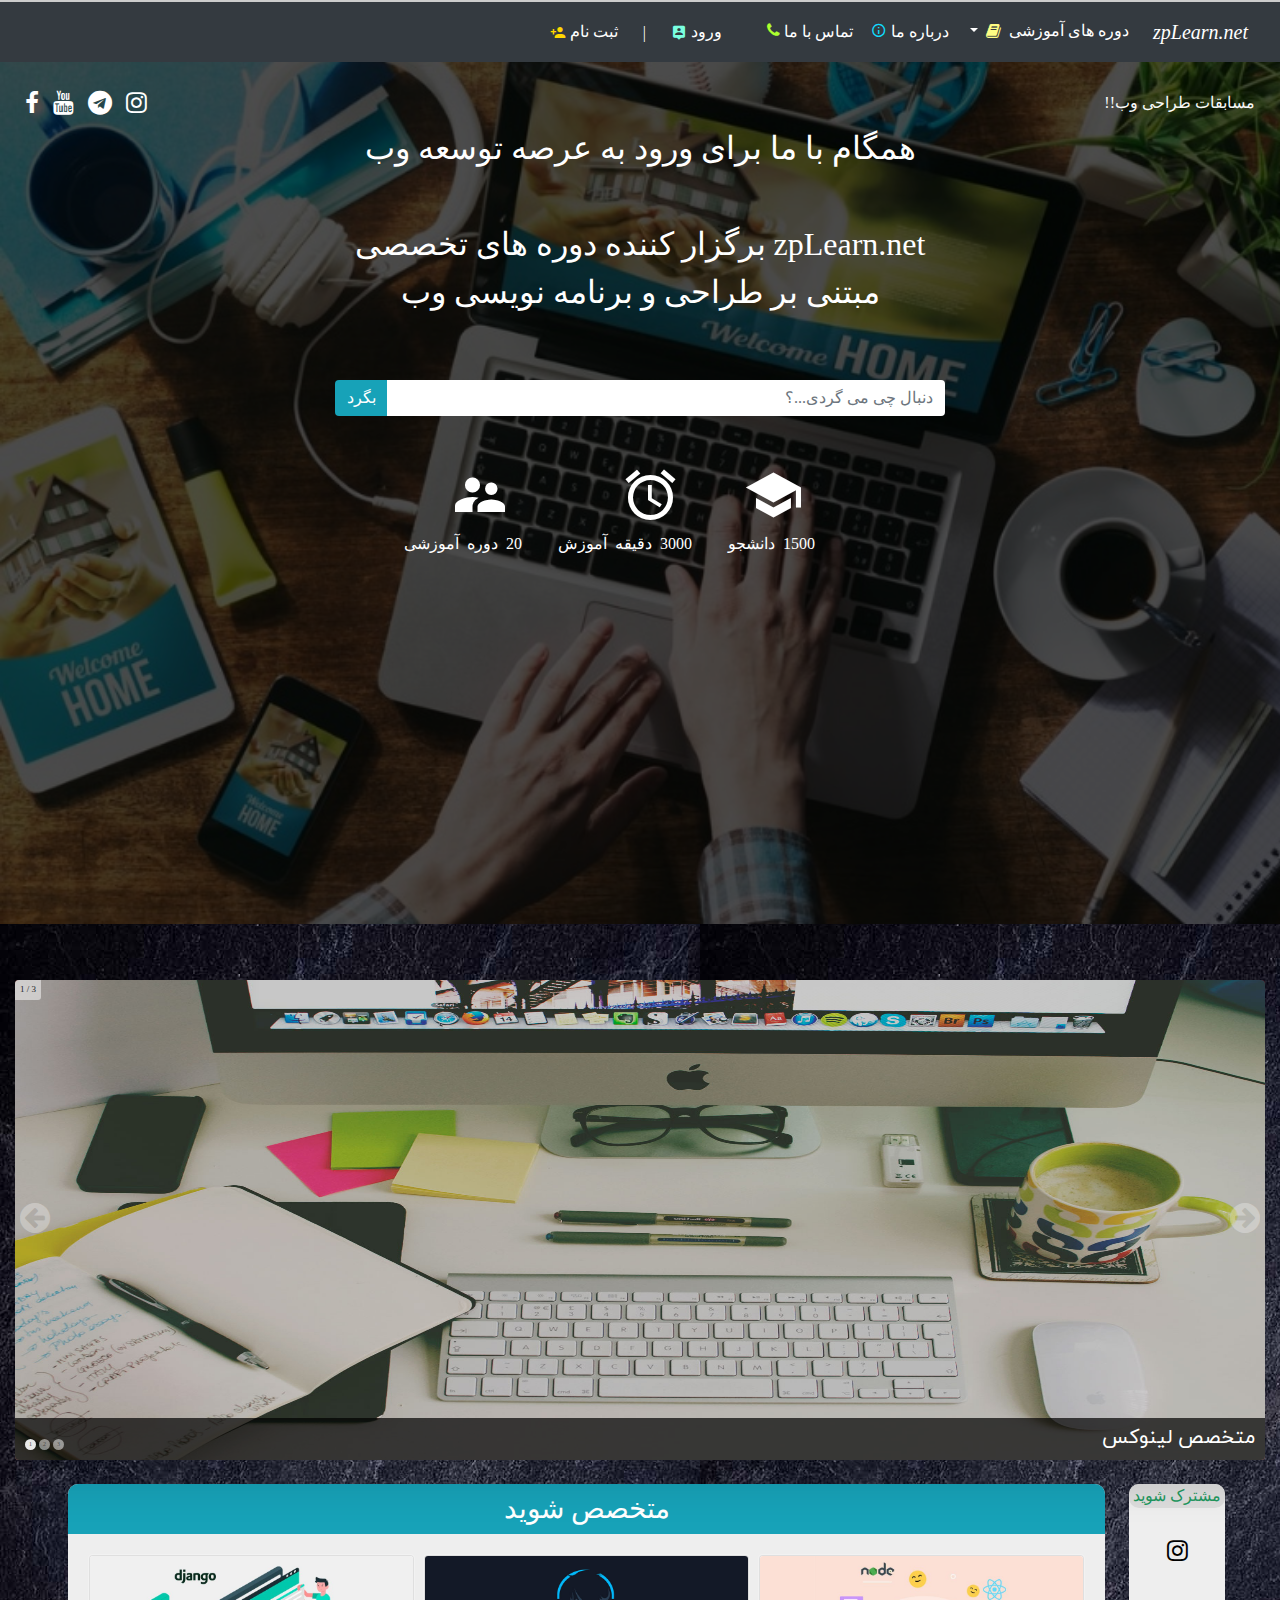
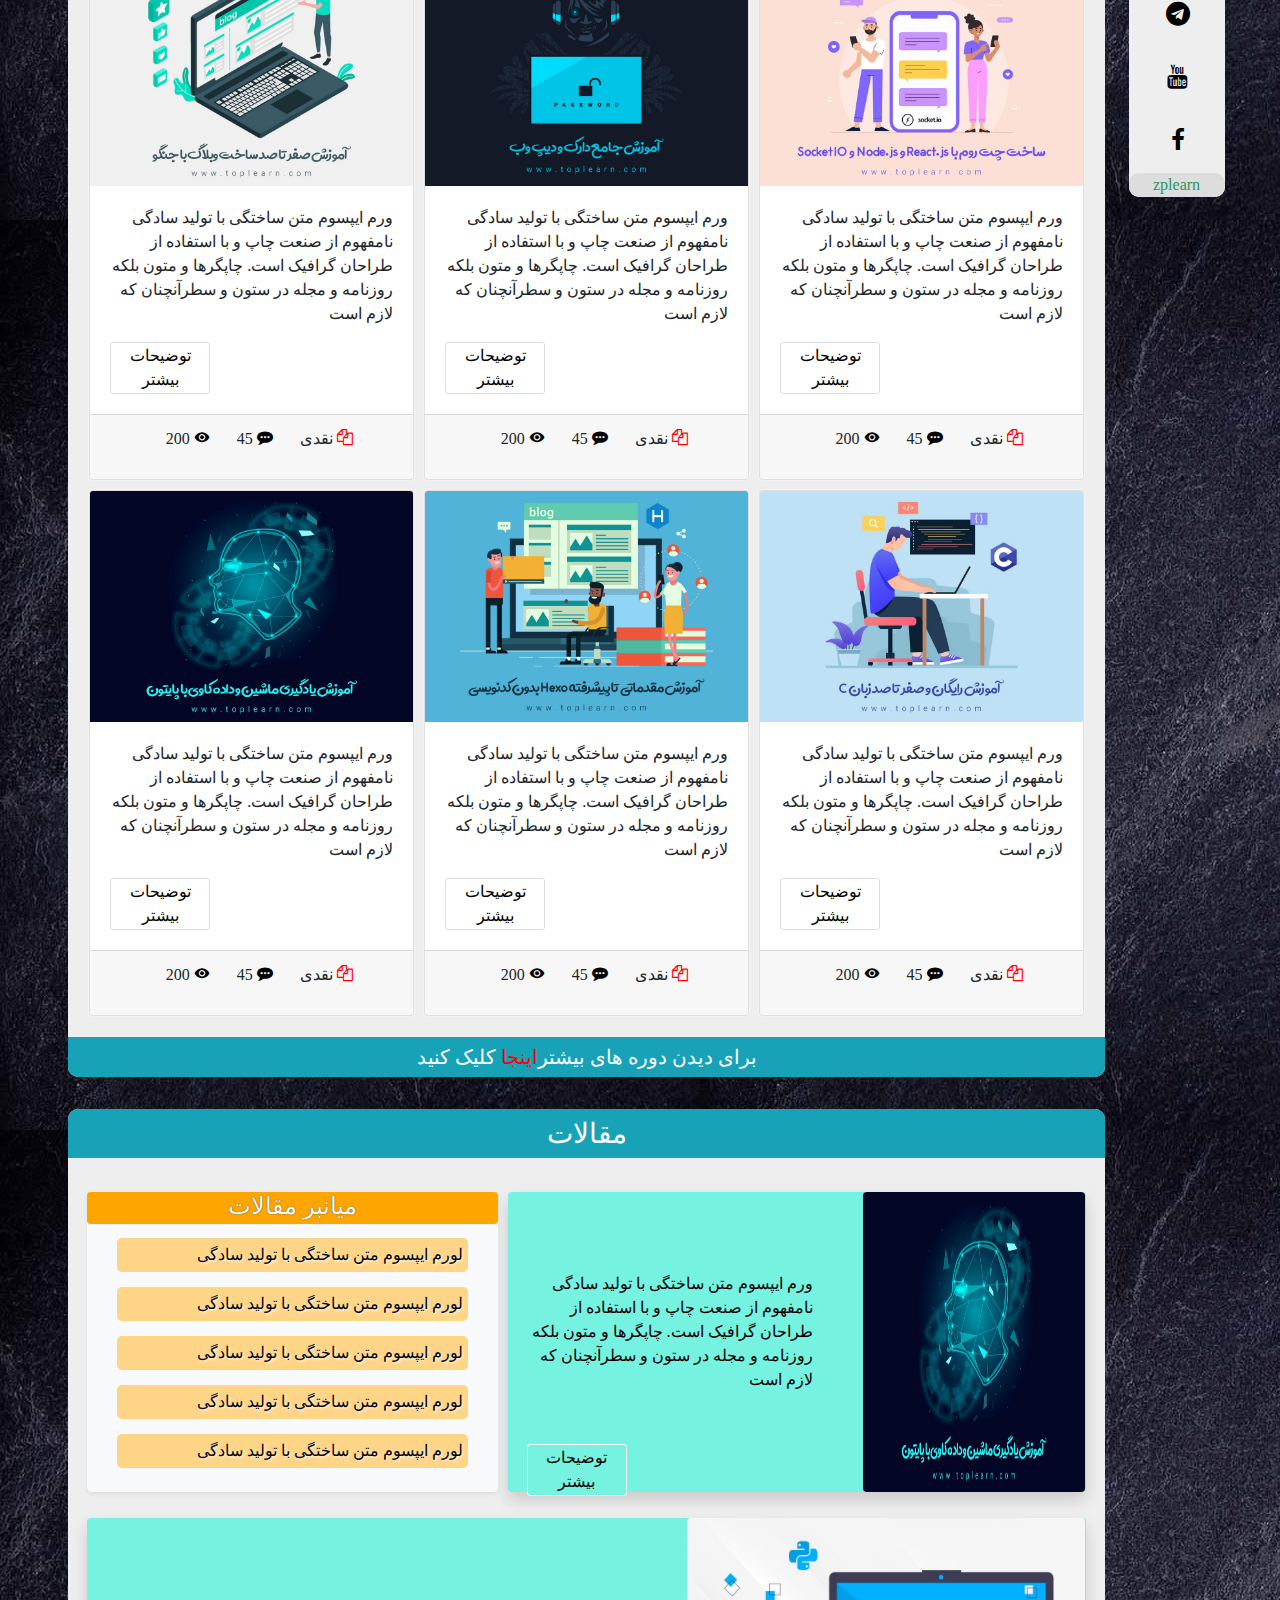
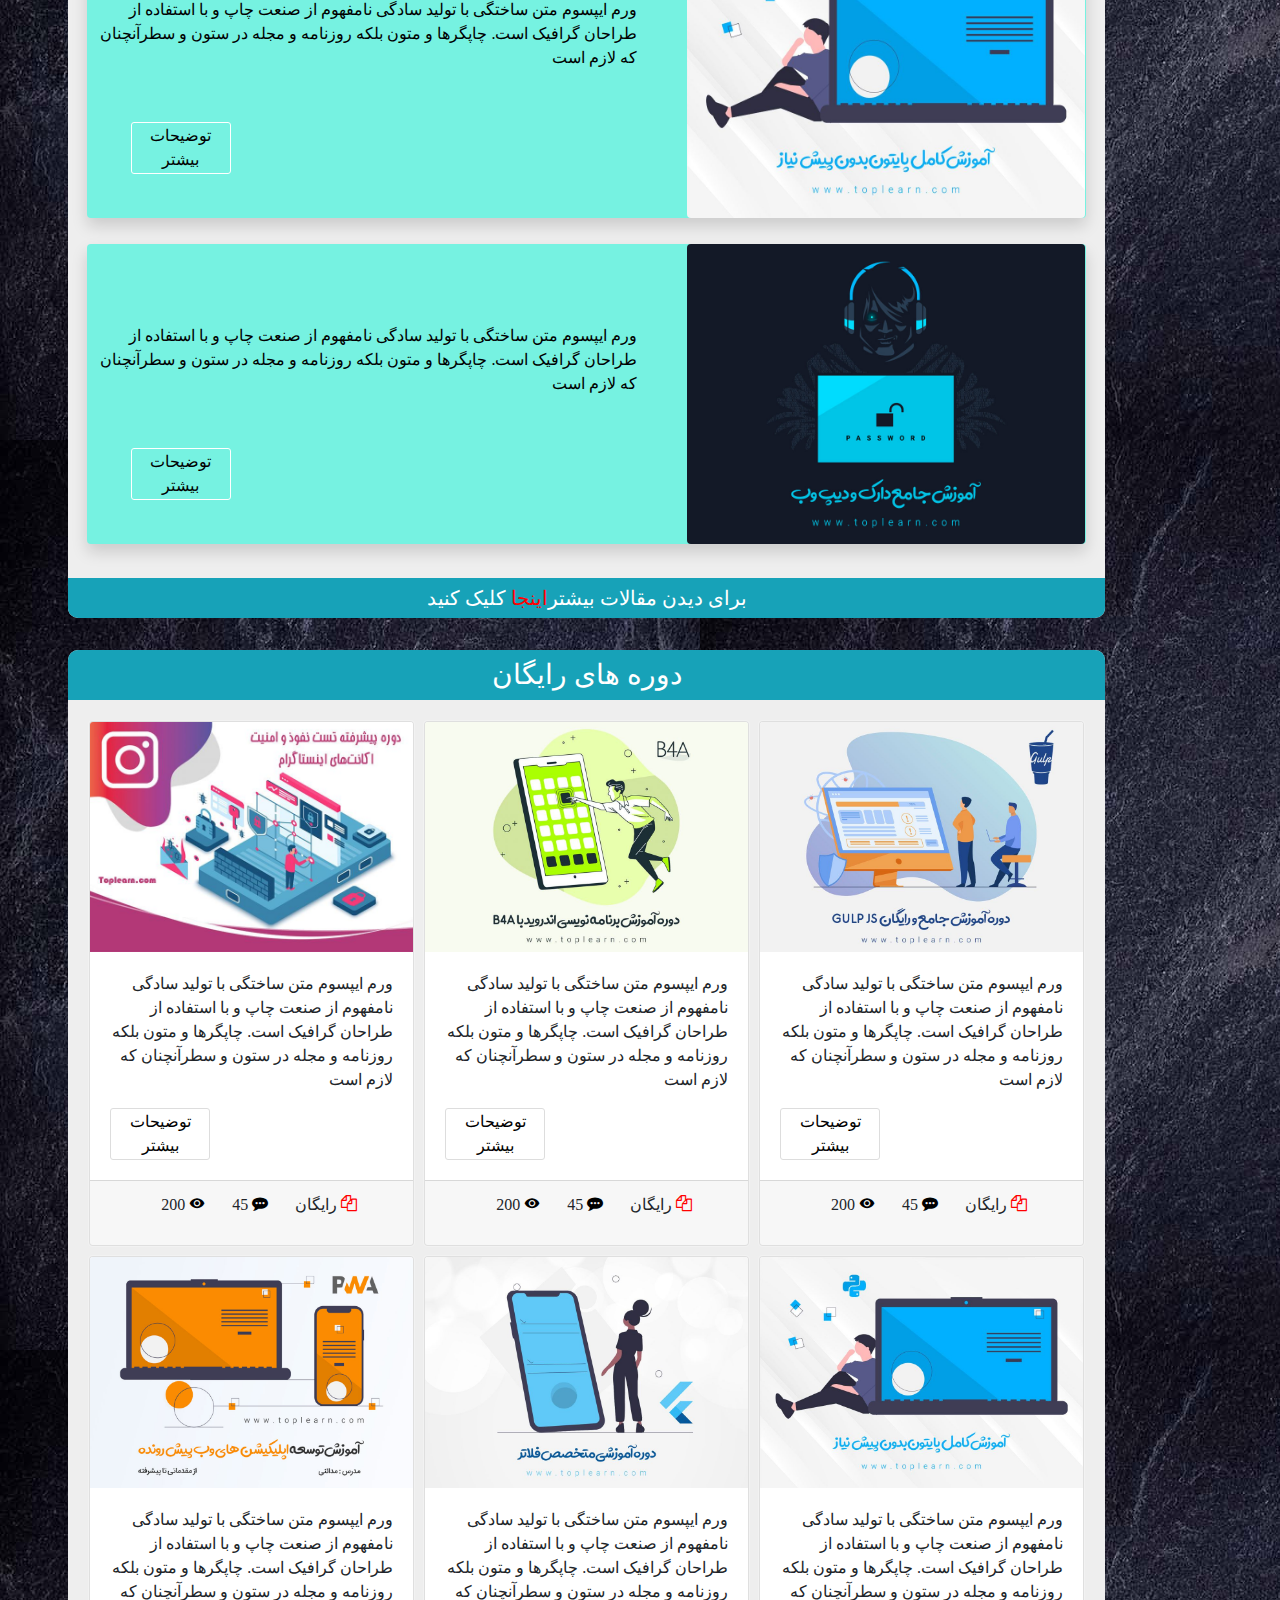
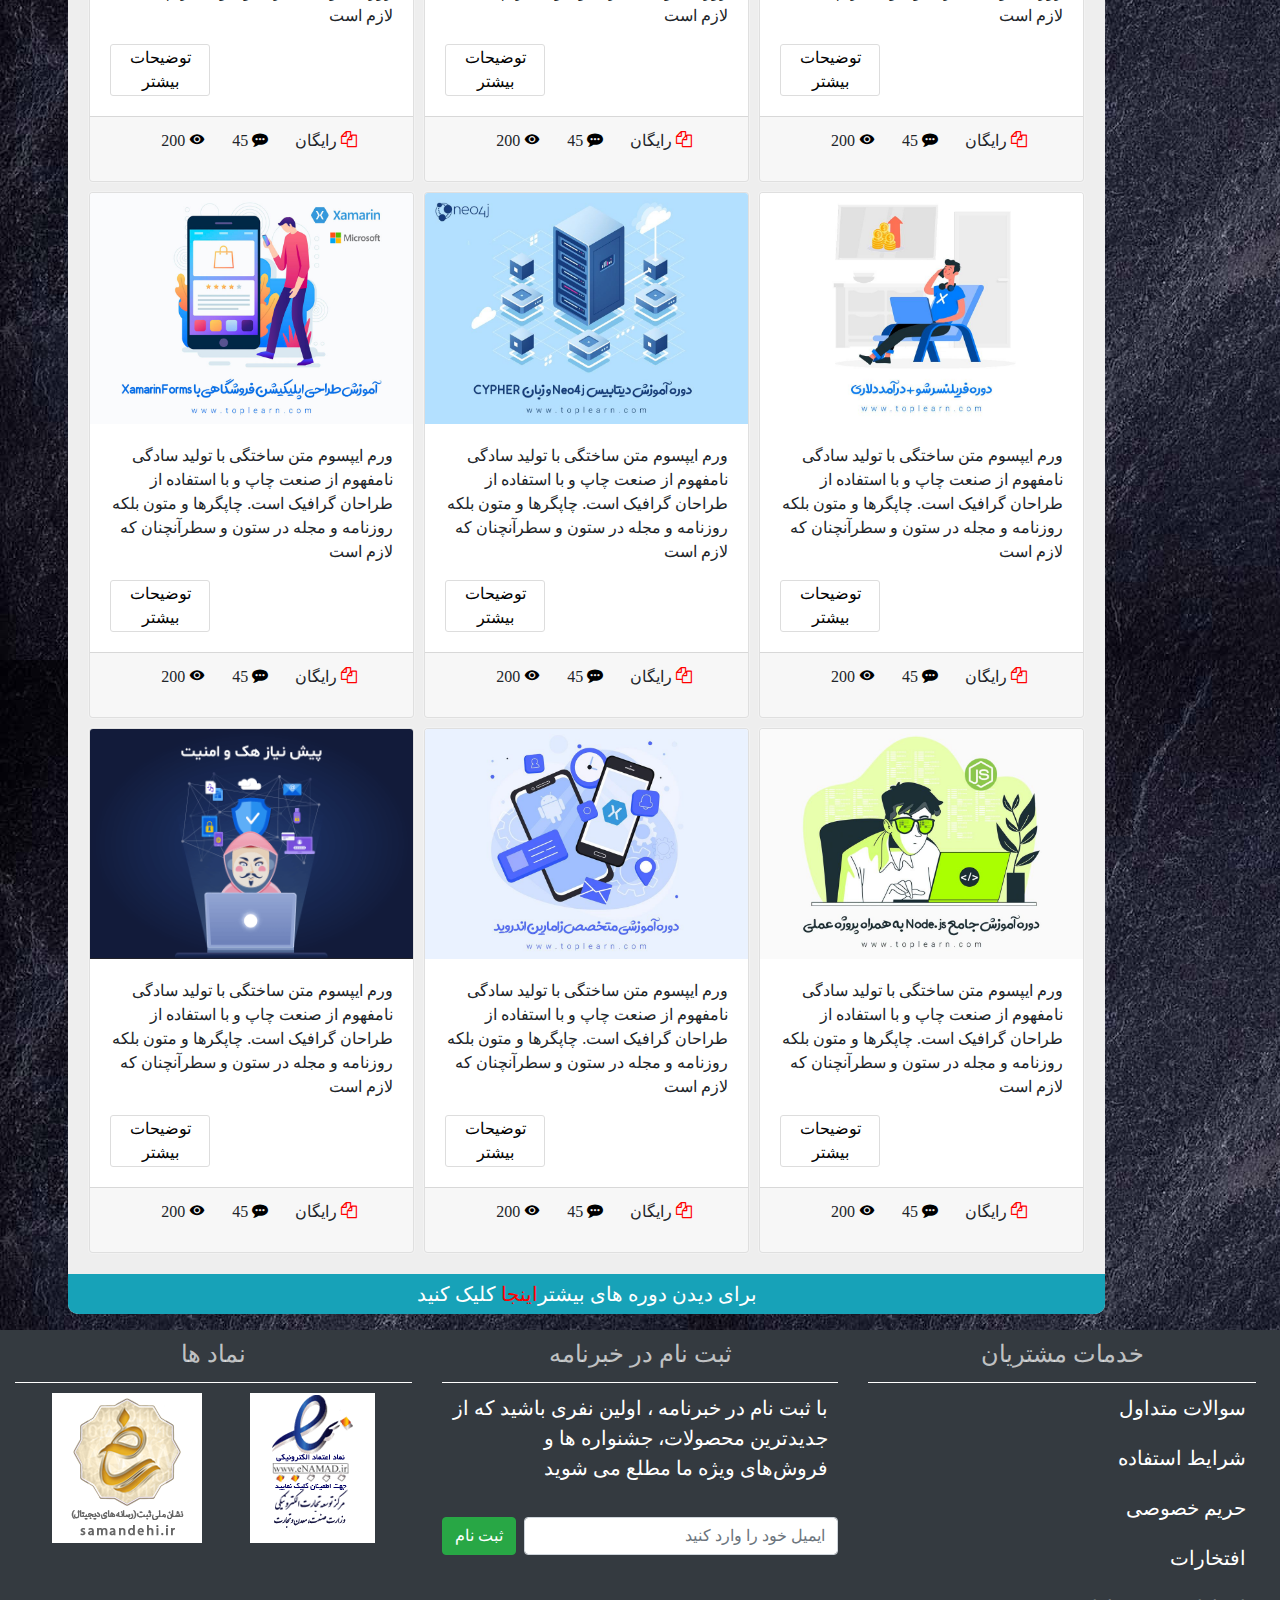
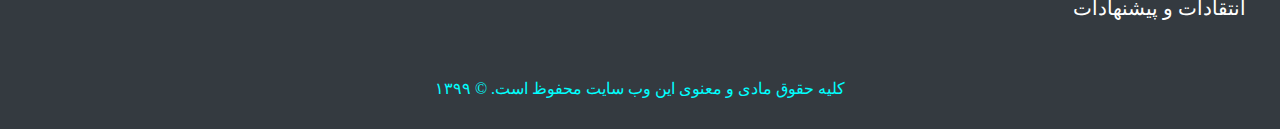
==== zpLearn/index.html @ da8393f3 "initial commit" ====
<!DOCTYPE html>
<html lang="en" dir="rtl">
  <head>
    <meta charset="UTF-8">
    <meta name="viewport" content="width=device-width, initial-scale=1.0">
    <meta http-equiv="X-UA-Compatible" content="ie=edge">
    <link rel='icon' href='images/logo.jpg'>
    <title>Home</title>
    <!-- css -->
    <link rel="stylesheet" type="text/css" href="css/bootstrap-reboot.css">
    <link rel="stylesheet" type="text/css" href="css/bootstrap.css">
    <link rel="stylesheet" type="text/css" href="css/bootstrap.rtl.css">
    <link rel="stylesheet" type="text/css" href="plugin/slider/css/zpSlider.css">
    <link rel="stylesheet" type="text/css" href="css/jquery.simpleTicker.css">
    <link rel="stylesheet" type="text/css" href="css/icons/style.css">
    <link rel="stylesheet" type="text/css" href="css/custom-style.css">
    <!-- js -->
    <script src="https://cdnjs.cloudflare.com/ajax/libs/popper.js/1.14.3/umd/popper.min.js"
            integrity="sha384-ZMP7rVo3mIykV+2+9J3UJ46jBk0WLaUAdn689aCwoqbBJiSnjAK/l8WvCWPIPm49"
            crossorigin="anonymous"></script>
    <script src="js/jquery-3.5.0.min.js"  charset="utf-8"></script>
    <script src="js/bootstrap.min.js" charset="utf-8"></script>
    <script src="plugin/slider/jquery.mobile-events.min.js" charset="utf-8"></script>
    <script src="plugin/slider/zpSlider.js" charset="utf-8"></script>
    <script src="js/jquery.simpleTicker.js" charset="utf-8"></script>
    <script src="js/custom-js.js" defer charset="utf-8"></script>
  </head>
  <body>
    <!-- loader -->
    <div id="loader">
      <div class="lds-default"><div></div><div></div><div></div><div></div><div></div><div></div><div></div><div></div><div></div><div></div><div></div><div></div></div>
    </div>
    <!-- wrapper -->
    <div class="wrapper" id="wrapper">
      /* scroll progress bar */
      <div class="progWrap mb-5">
        <div class="progress pgs">
          <div class="progress-bar progress-bar-striped progress-bar-animated bg-primary" id="myBar"></div>
        </div>
      </div>
      <!-- header -->
      <!-- navigation menu -->
      <nav class="navbar navbar-expand-lg navbar-dark bg-dark fixed-top mb-5 text-right" id="navbar-expand-lg" style="z-index:999999999999999999;height:60px;top:2px !important">
            <a href="index.html" class="navbar-brand font-italic">zpLearn.net</a>
            <button type="button" class="navbar-toggler" name="button">
                <span class="icon-dehaze"></span>
            </button>
            <div class="collapse navbar-collapse" id="myNavBar">
                <ul class="navbar-nav">
                    <li class="nav-item d-none d-lg-block text-center pr-3">
                        <a href="#" class="nav-link dropdown-toggle dropdown-clickToShow custom-icon-nav btnNav " data-toggle="dropdown">
                            دوره های آموزشی
                            <span class="icon-book p-1" style="vertical-align:-2px;color:#fffd84"></span>
                        </a>
                        <div class="dropdown-menu" id="custom-main-dropdown-menu" style="width:100%">
                            <div class="corner"></div>
                            <div class="container-fluid">
                                <div class="row ">
                                    <div class="col-12 col-md-4" id="custom-vertical-border">
                                        <div class="alert alert-light bg-dark text-white text-center" style="font-style:italic;font-size:20px">
                                            لیست همه ی دوره ها
                                        </div>
                                        <div class="d-flex w-100" id="custom-nav-title">
                                            <span class="icon-clock-o"></span>
                                            <p>جدیدترین دوره های آموزشی</p>
                                        </div>
                                        <ul class="list-group px-0 text-right" id="sub-menu-listgroup">
                                            <li class="list-group-item d-flex ">
                                                <span class="icon-keyboard_return"></span>
                                                <a href="#" class="dropdown-item">python</a>
                                            </li>
                                            <li class="list-group-item d-flex ">
                                                <span class="icon-keyboard_return"></span>
                                                <a href="#" class="dropdown-item">javaScript</a>
                                            </li>
                                            <li class="list-group-item d-flex ">
                                                <span class="icon-keyboard_return"></span>
                                                <a href="#" class="dropdown-item">c++</a>
                                            </li>
                                            <li class="list-group-item d-flex ">
                                                <span class="icon-keyboard_return"></span>
                                                <a href="#" class="dropdown-item">c#</a>
                                            </li>
                                            <li class="list-group-item d-flex ">
                                                <span class="icon-keyboard_return"></span>
                                                <a href="#" class="dropdown-item">java</a>
                                            </li>
                                        </ul>
                                    </div>
                                    <div class="col-12 col-md-4" id="custom-vertical-border">
                                        <div class="alert alert-light bg-dark text-white text-center" style="font-style:italic;font-size:20px">
                                            دوره های حضوری
                                        </div>
                                        <div class="d-flex w-100" id="custom-nav-title">
                                            <span class=" icon-money"></span>
                                            <p> پر فروش ترین دوره های آموزشی</p>
                                        </div>
                                        <ul class="list-group px-0 text-right" id="sub-menu-listgroup">
                                            <li class="list-group-item d-flex ">
                                                <span class="icon-keyboard_return"></span>
                                                <a href="#" class="dropdown-item">python</a>
                                            </li>
                                            <li class="list-group-item d-flex ">
                                                <span class="icon-keyboard_return"></span>
                                                <a href="#" class="dropdown-item">javaScript</a>
                                            </li>
                                            <li class="list-group-item d-flex ">
                                                <span class="icon-keyboard_return"></span>
                                                <a href="#" class="dropdown-item">c++</a>
                                            </li>
                                            <li class="list-group-item d-flex ">
                                                <span class="icon-keyboard_return"></span>
                                                <a href="#" class="dropdown-item">c#</a>
                                            </li>
                                            <li class="list-group-item d-flex ">
                                                <span class="icon-keyboard_return"></span>
                                                <a href="#" class="dropdown-item">java</a>
                                            </li>
                                        </ul>
                                    </div>
                                    <div class="col-12 col-md-4">
                                        <div class="alert alert-light bg-dark text-white text-center" style="font-style:italic;font-size:20px">
                                            دور های غیر حضوری
                                        </div>
                                        <div class="d-flex w-100 " id="custom-nav-title">
                                            <span class="icon-clock-o"></span>
                                            <p> محبوب ترین دوره های آموزشی</p>
                                        </div>
                                        <ul class="list-group px-0 text-right" id="sub-menu-listgroup">
                                            <li class="list-group-item d-flex ">
                                                <span class="icon-keyboard_backspace"></span>
                                                <a href="#" class="dropdown-item">python</a>
                                            </li>
                                            <li class="list-group-item d-flex ">
                                                <span class="icon-keyboard_return"></span>
                                                <a href="#" class="dropdown-item">javaScript</a>
                                            </li>
                                            <li class="list-group-item d-flex ">
                                                <span class="icon-keyboard_return"></span>
                                                <a href="#" class="dropdown-item">c++</a>
                                            </li>
                                            <li class="list-group-item d-flex ">
                                                <span class="icon-keyboard_return"></span>
                                                <a href="#" class="dropdown-item">c#</a>
                                            </li>
                                            <li class="list-group-item d-flex ">
                                                <span class="icon-keyboard_return"></span>
                                                <a href="#" class="dropdown-item">java</a>
                                            </li>
                                        </ul>
                                    </div>
                                </div>
                            </div>
                        </div>
                    </li>
                    <li class="nav-item custom-icon-nav">
                        <a href="#" class="nav-link btn btnNav">
                            درباره ما
                            <span class="icon-info_outline" style="color:#10ddff"></span>
                        </a>
                    </li>
                    <li class="nav-item custom-icon-nav btnNav">
                        <a href="#" class="nav-link btn ">
                            تماس با ما
                            <span class="icon-phone" style="color:greenyellow"></span>
                        </a>
                    </li>
                </ul>
                <!-- login and sign in buttons -->
                <div class="logAndRegister" style="margin-top:-5px">
                  <ul>
                    <li>
                      <a href="logIn.html" class="nav-link btnNav">
                        ورود
                        <span class="icon-person_pin" style="vertical-align:-4px;color:#7affe0"></span>
                      </a>
                    </li>
                    <span class="text-white" style="vertical-align:-2px">|</span>
                    <li>
                      <a href="register.html" class="nav-link btnNav">
                        ثبت نام
                        <span class="icon-person_add" style="vertical-align:-2px;color:gold"></span>
                      </a>
                    </li>
                  </ul>
                </div>
            </div>
        </nav>
      <!-- navigation for small client -->
      <div class="nav2Wrapper">
        <nav>
          <dl class="myOccordion">
            <dt><a href="#">خانه</a></dt>
            <dt><a href="#">انجمن</a></dt>
            <dt class="zpHas-sub">میان بر</dt>
            <dd>
              <ul class="text-right">
                 <li><a href="#">صفحات</a></li>
                 <li><a href="#">بانک کد</a></li>
              </ul>
            </dd>
            <dt class="zpHas-sub">لیست دوره ها</dt>
            <dd>
              <ul class="text-right">
                <li><a href="#">متخصص پایتون</a></li>
                <li>
                  <dt class="zpHas-sub">طراحی وب</dt>
                  <dd>
                    <ul class="text-right">
                      <li><a href="#">سی اس اس</a></li>
                      <li><a href="#">اچ تی ام ال</a></li>
                      <li><a href="#">بوت استرپ</a></li>
                    </ul>
                  </dd>
                </li>
                <li><a href="#">متخصص جاوا </a></li>
                <li><a href="#">متخصص php</a></li>
                <li><a href="#">متخصص js</a></li>
              </ul>
            </dd>
            <dt><a href="logIn.html">ورود</a></dt>
            <dt><a href="register.html">ثبت نام</a></dt>
            <dt><a href="#">درباره ما</a></dt>
          </dl>
        </nav>
      </div>
      <header>
        <!-- social & random text-->
        <div class="container-fluid hiUserWrapper ">
          <div class="row hiUser">
            <div class="col-6">
              <div class="random-text">
                <div class="top-title">
                  <div id="demo" class="ticker" style="height:100% !important">
                    <ul class="text-center text-sm-right">
                      <li>مسابقات طراحی وب!!</li>
                      <li>آموزش 0 تا 100 طراحی وب</li>
                      <li>آموزش زبان های سمت سرور</li>
                    </ul>
                  </div>
                </div>
              </div>
            </div>
            <script type="text/javascript">
              $.simpleTicker($("#demo"), {
                  speed: 1000,
                  delay: 3000,
                  easing: 'swing',
                  effectType: 'fade'
              });
            </script>
            <div class="col-6">
              <div class="social-icon">
                <ul>
                  <li><a href="#"><span class="icon-instagram"></span></a></li>
                  <li><a href="#"><span class="icon-telegram"></span></a></li>
                  <li><a href="#"><span class="icon-youtube"></span></a></li>
                  <li><a href="#"><span class="icon-facebook"></span></a></li>
                </ul>
              </div>
            </div>
          </div>
        </div>
        <!-- topSlide -->
        <div class="container-fluid topSlide">
          <div class="cover"></div>
          <div class="row justify-content-center">
            <div class="col-12 col-sm-6">
              <div class="topSlide-title">
                <p class="text-white text-center">
                  همگام با ما برای ورود به عرصه توسعه وب
                  <br><br>
                  <span class="d-none d-lg-block">
                    zpLearn.net
                    برگزار کننده دوره های تخصصی مبتنی بر طراحی و برنامه نویسی وب
                  </span>
                </p>
              </div>
            </div>
          </div>
          <div class="row justify-content-center mt-0 mt-sm-5">
            <div class="col-12 col-sm-6">
              <form class="myFormSearch" action="index.html" method="post">
                <div class="input-group">
                  <input type="text" class="form-control border-0 rounded-right " placeholder="دنبال چی می گردی...؟" style="border-bottom-left-radius: 0; border-top-left-radius:0">
                  <div class="input-group-prepend">
                    <div class="ss input-group-text border-0 text-white rounded-left">
                      بگرد
                    </div>
                  </div>
                </div>
              </form>
            </div>
          </div>
          <div class="row justify-content-center mt-5">
            <div class="col-12 col-sm-12">
              <ul class="icon-hiUser">
                <li><span class="icon-school"></span></li>
                <span class="caption">
                  1500
                  <span>دانشجو</span>
                </span>
                <li class="two"><span class="icon-access_alarms"></span></li>
                <span class="caption">
                  3000
                  <span>دقیقه آموزش</span>
                </span>
                <li><span class="icon-supervisor_account"></span></li>
                <span class="caption">
                  20
                  <span>دوره آموزشی</span>
                </span>
              </ul>
            </div>
          </div>
        </div>
      </header>
      <!-- empty -->
      <div class="container-fluid">
        <div class="row">
          <div class="col-12"><br><br></div>
        </div>
      </div>
      <!-- slider -->
      <div class="container-fluid mt-2">
        <div class="row">
          <div class="col-12 col-lg-12 mb-2 ">
            <div class="zpSlider rounded shadow-lg" id="slider1" style="height: 480px">
              <ul>
                <li title="متخصص لینوکس">
                  <a href="#"><img src="images/office.jpg" alt="b" ></a>
                </li>
                <li title="object oriented">
                  <a href="#"><img src="images/sliderOne.jpg" alt="b" ></a>
                </li>
                <li title="user experience">
                  <a href="#"><img src="images/slider1.jpg" alt="a" ></a>
                </li>
              </ul>
            </div>
          </div>
          <br>
        </div>
      </div>
      <script type="text/javascript">
        $('#slider1').zpSlider();
      </script>
      <!-- main content -->
      <div class="main-content mt-2">
        <div class="container-fluid">
          <div class="row justify-content-center">
            <div class="col-1 p-0 d-none d-lg-block">
              <div class="social-icon social-icon2" id="socialScroll">
               <p >مشترک شوید</p>
               <ul>
                 <li><a href="#"><span class="icon-instagram"></span></a></li>
                 <li><a href="#"><span class="icon-telegram"></span></a></li>
                 <li><a href="#"><span class="icon-youtube"></span></a></li>
                 <li><a href="#"><span class="icon-facebook"></span></a></li>
               </ul>
               <p>zplearn</p>
               </div>
            </div>
            <div class="col-12 col-lg-10">
              <!-- section one -->
              <section id="section-one">
                <div class="container-fluid">
                  <div class="row justify-content-center">
                    <div class="col-12 mt-2 " style="border-radius: 10px;background-color:#eee">
                      <div class="row">
                        <div class="col-12 bg-info" style="border-top-left-radius: 10px;border-top-right-radius: 10px">
                          <h3 class="text-center pt-2 text-white">متخصص شوید</h3>
                        </div>
                      </div>
                      <div class="row first-cards p-3 p-lg-3">
                        <div class="col-12 col-sm-6 col-lg-4">
                          <div class="card costum-card-style">
                            <div class="imageCard">
                              <img src="images/card6.jpg" class="card-img-top">
                            </div>
                            <div class="card-body">
                              <p class="text-right">
                                ورم ایپسوم متن ساختگی با تولید سادگی نامفهوم از صنعت چاپ و با استفاده از طراحان گرافیک است. چاپگرها و متون بلکه روزنامه و مجله در ستون و سطرآنچنان که لازم است
                              </p>
                              <button type="button" class="btn-for-more">توضیحات بیشتر</button>
                            </div>
                            <div class="card-footer">
                              <ul class="list-inline text-center">
                                <li class="list-inline-item">
                                  200
                                  <span class="icon-visibility"></span>
                                </li>
                                <li class="list-inline-item">
                                  45
                                  <span class="icon-commenting"></span>
                                </li>
                                <li class="list-inline-item">
                                  نقدی
                                  <span class=" icon-files-o"></span>
                                </li>
                              </ul>
                            </div>
                          </div>
                        </div>
                        <div class="col-12 col-sm-6 col-lg-4">
                          <div class="card costum-card-style">
                            <div class="imageCard">
                              <img src="images/card2.jpg" class="card-img-top">
                            </div>
                            <div class="card-body">
                              <p class="text-right">
                                ورم ایپسوم متن ساختگی با تولید سادگی نامفهوم از صنعت چاپ و با استفاده از طراحان گرافیک است. چاپگرها و متون بلکه روزنامه و مجله در ستون و سطرآنچنان که لازم است
                              </p>
                              <button type="button" class="btn-for-more">توضیحات بیشتر</button>
                            </div>
                            <div class="card-footer">
                              <ul class="list-inline text-center">
                                <li class="list-inline-item">
                                  200
                                  <span class="icon-visibility"></span>
                                </li>
                                <li class="list-inline-item">
                                  45
                                  <span class="icon-commenting"></span>
                                </li>
                                <li class="list-inline-item">
                                  نقدی
                                  <span class=" icon-files-o"></span>
                                </li>
                              </ul>
                            </div>
                          </div>
                        </div>
                        <div class="col-12 col-sm-6 col-lg-4">
                          <div class="card costum-card-style">
                            <div class="imageCard">
                              <img src="images/card3.jpg" class="card-img-top">
                            </div>
                            <div class="card-body">
                              <p class="text-right">
                                ورم ایپسوم متن ساختگی با تولید سادگی نامفهوم از صنعت چاپ و با استفاده از طراحان گرافیک است. چاپگرها و متون بلکه روزنامه و مجله در ستون و سطرآنچنان که لازم است
                              </p>
                              <button type="button" class="btn-for-more">توضیحات بیشتر</button>
                            </div>
                            <div class="card-footer">
                              <ul class="list-inline text-center">
                                <li class="list-inline-item">
                                  200
                                  <span class="icon-visibility"></span>
                                </li>
                                <li class="list-inline-item">
                                  45
                                  <span class="icon-commenting"></span>
                                </li>
                                <li class="list-inline-item">
                                  نقدی
                                  <span class=" icon-files-o"></span>
                                </li>
                              </ul>
                            </div>
                          </div>
                        </div>
                        <div class="col-12 col-sm-6 col-lg-4">
                          <div class="card costum-card-style">
                            <div class="imageCard">
                              <img src="images/card4.jpg" class="card-img-top">
                            </div>
                            <div class="card-body">
                              <p class="text-right">
                                ورم ایپسوم متن ساختگی با تولید سادگی نامفهوم از صنعت چاپ و با استفاده از طراحان گرافیک است. چاپگرها و متون بلکه روزنامه و مجله در ستون و سطرآنچنان که لازم است
                              </p>
                              <button type="button" class="btn-for-more">توضیحات بیشتر</button>
                            </div>
                            <div class="card-footer">
                              <ul class="list-inline text-center">
                                <li class="list-inline-item">
                                  200
                                  <span class="icon-visibility"></span>
                                </li>
                                <li class="list-inline-item">
                                  45
                                  <span class="icon-commenting"></span>
                                </li>
                                <li class="list-inline-item">
                                  نقدی
                                  <span class=" icon-files-o"></span>
                                </li>
                              </ul>
                            </div>
                          </div>
                        </div>
                        <div class="col-12 col-sm-6 col-lg-4">
                          <div class="card costum-card-style">
                            <div class="imageCard">
                              <img src="images/card5.jpg" class="card-img-top">
                            </div>
                            <div class="card-body">
                              <p class="text-right">
                                ورم ایپسوم متن ساختگی با تولید سادگی نامفهوم از صنعت چاپ و با استفاده از طراحان گرافیک است. چاپگرها و متون بلکه روزنامه و مجله در ستون و سطرآنچنان که لازم است
                              </p>
                              <button type="button" class="btn-for-more">توضیحات بیشتر</button>
                            </div>
                            <div class="card-footer">
                              <ul class="list-inline text-center">
                                <li class="list-inline-item">
                                  200
                                  <span class="icon-visibility"></span>
                                </li>
                                <li class="list-inline-item">
                                  45
                                  <span class="icon-commenting"></span>
                                </li>
                                <li class="list-inline-item">
                                  نقدی
                                  <span class=" icon-files-o"></span>
                                </li>
                              </ul>
                            </div>
                          </div>
                        </div>
                        <div class="col-12 col-sm-6 col-lg-4">
                          <div class="card costum-card-style">
                            <div class="imageCard">
                              <img src="images/card1.jpg" class="card-img-top">
                            </div>
                            <div class="card-body">
                              <p class="text-right">
                                ورم ایپسوم متن ساختگی با تولید سادگی نامفهوم از صنعت چاپ و با استفاده از طراحان گرافیک است. چاپگرها و متون بلکه روزنامه و مجله در ستون و سطرآنچنان که لازم است
                              </p>
                              <button type="button" class="btn-for-more">توضیحات بیشتر</button>
                            </div>
                            <div class="card-footer">
                              <ul class="list-inline text-center">
                                <li class="list-inline-item">
                                  200
                                  <span class="icon-visibility"></span>
                                </li>
                                <li class="list-inline-item">
                                  45
                                  <span class="icon-commenting"></span>
                                </li>
                                <li class="list-inline-item">
                                  نقدی
                                  <span class=" icon-files-o"></span>
                                </li>
                              </ul>
                            </div>
                          </div>
                        </div>
                      </div>
                      <div class="row rowBtn-for-more">
                        <div class="col-12 bg-info" style="border-bottom-left-radius: 10px;border-bottom-right-radius: 10px">
                          <h3 class="text-center pt-2 text-white" style="font-size:20px">برای دیدن دوره های بیشتر<a href="#" class="more" style="color:red">اینجا</a> کلیک کنید</h3>
                        </div>
                      </div>
                  </div>
                </div>
              </section>
              <!-- section two -->
              <section id="section-two" class="mt-4">
                <div class="container-fluid">
                  <div class="row justify-content-center">
                    <div class="col-12 mt-2 " style="border-radius: 10px;background-color:#eee">
                      <div class="row">
                        <div class="col-12 bg-info" style="border-top-left-radius: 10px;border-top-right-radius: 10px">
                          <h3 class="text-center pt-2 text-white">مقالات</h3>
                        </div>
                      </div>
                      <div class="row first-cards p-3 p-lg-3">
                        <div class="col-12">
                          <div class="row justify-content-between p-2 ">
                            <div class="col-12 col-lg-7 rounded d-none d-lg-block">
                              <div class="content shadow shodow-lg rounded" style="background:#76f2e1">
                                <div class="row">
                                  <div class="col-5 pr-3 d- d-lg-block">
                                    <img src="images/card1.jpg" class="w-100 rounded" height="300px" alt="card1">
                                  </div>
                                  <div class="col-7">
                                    <div class="content-for-article">
                                      <article class="w-100">
                                        ورم ایپسوم متن ساختگی با تولید سادگی نامفهوم از صنعت چاپ و با استفاده از طراحان گرافیک است. چاپگرها و متون بلکه روزنامه و مجله در ستون و سطرآنچنان که لازم است
                                      </article>
                                      <button type="button" class="btn-for-more">توضیحات بیشتر</button>
                                    </div>
                                  </div>
                                </div>
                              </div>
                            </div>
                            <div class="col-12 col-lg-5 order-first order-lg-last">
                              <div class="contet shadow-sm rounded bg-warning">
                                <aside class="aside-list bg-light rounded">
                                  <div class="aside-head rounded">
                                    <h4 class="rounded">میانبر مقالات</h4>
                                  </div>
                                  <div class="aside-body">
                                    <ul>
                                      <li><a href="#">لورم ایپسوم متن ساختگی با تولید سادگی</a></li>
                                      <li><a href="#">لورم ایپسوم متن ساختگی با تولید سادگی</a></li>
                                      <li><a href="#">لورم ایپسوم متن ساختگی با تولید سادگی</a></li>
                                      <li><a href="#">لورم ایپسوم متن ساختگی با تولید سادگی</a></li>
                                      <li><a href="#">لورم ایپسوم متن ساختگی با تولید سادگی</a></li>
                                    </ul>
                                  </div>
                                </aside>
                              </div>
                            </div>
                          </div>
                          <div class="row justify-content-between p-2 d-none d-lg-block">
                            <div class="col-12 col-lg-12 rounded" >
                              <div class="content shadow shodow-lg rounded" style="background:#76f2e1">
                                <div class="row">
                                  <div class="col-5 pr-3">
                                    <img src="images/card10.jpg" class="w-100 rounded" height="300px" alt="card1">
                                  </div>
                                  <div class="col-7">
                                    <div class="content-for-article">
                                      <article class="w-100">
                                        ورم ایپسوم متن ساختگی با تولید سادگی نامفهوم از صنعت چاپ و با استفاده از طراحان گرافیک است. چاپگرها و متون بلکه روزنامه و مجله در ستون و سطرآنچنان که لازم است
                                      </article>
                                      <button type="button" class="btn-for-more">توضیحات بیشتر</button>
                                    </div>
                                  </div>
                                </div>
                              </div>
                            </div>
                          </div>
                          <div class="row justify-content-between p-2 d-none d-lg-block">
                            <div class="col-12 col-lg-12 rounded" >
                              <div class="content shadow shodow-lg rounded" style="background:#76f2e1">
                                <div class="row justify-content-center">
                                  <div class="col-5 pr-3">
                                    <img src="images/card2.jpg" class="w-100 rounded" height="300px" alt="card1">
                                  </div>
                                  <div class="col-7">
                                    <div class="content-for-article">
                                      <article class="w-100">
                                        ورم ایپسوم متن ساختگی با تولید سادگی نامفهوم از صنعت چاپ و با استفاده از طراحان گرافیک است. چاپگرها و متون بلکه روزنامه و مجله در ستون و سطرآنچنان که لازم است
                                      </article>
                                      <button type="button" class="btn-for-more">توضیحات بیشتر</button>
                                    </div>
                                  </div>
                                </div>
                              </div>
                            </div>
                          </div>
                        </div>
                      </div>
                      <div class="row rowBtn-for-more">
                        <div class="col-12 bg-info" style="border-bottom-left-radius: 10px;border-bottom-right-radius: 10px">
                          <h3 class="text-center pt-2 text-white" style="font-size:20px">برای دیدن مقالات بیشتر<a href="#" class="more" style="color:red">اینجا</a> کلیک کنید</h3>
                        </div>
                      </div>
                  </div>
                </div>
              </section>
              <!-- section three -->
              <section id="section-three" class="mt-4">
                <div class="container-fluid">
                  <div class="row justify-content-center">
                    <div class="col-12 mt-2 " style="border-radius: 10px;background-color:#eee">
                      <div class="row">
                        <div class="col-12 bg-info" style="border-top-left-radius: 10px;border-top-right-radius: 10px">
                          <h3 class="text-center pt-2 text-white">دوره های رایگان</h3>
                        </div>
                      </div>
                      <div class="row first-cards first-second p-3 p-lg-3">
                        <div class="col-12 col-sm-6 col-lg-4">
                          <div class="card costum-card-style">
                            <div class="imageCard">
                              <img src="images/card7.jpg" class="card-img-top">
                            </div>
                            <div class="card-body">
                              <p class="text-right">
                                ورم ایپسوم متن ساختگی با تولید سادگی نامفهوم از صنعت چاپ و با استفاده از طراحان گرافیک است. چاپگرها و متون بلکه روزنامه و مجله در ستون و سطرآنچنان که لازم است
                              </p>
                              <button type="button" class="btn-for-more">توضیحات بیشتر</button>
                            </div>
                            <div class="card-footer">
                              <ul class="list-inline text-center">
                                <li class="list-inline-item">
                                  200
                                  <span class="icon-visibility"></span>
                                </li>
                                <li class="list-inline-item">
                                  45
                                  <span class="icon-commenting"></span>
                                </li>
                                <li class="list-inline-item">
                                  رایگان
                                  <span class=" icon-files-o"></span>
                                </li>
                              </ul>
                            </div>
                          </div>
                        </div>
                        <div class="col-12 col-sm-6 col-lg-4">
                          <div class="card costum-card-style">
                            <div class="imageCard">
                              <img src="images/card8.jpg" class="card-img-top">
                            </div>
                            <div class="card-body">
                              <p class="text-right">
                                ورم ایپسوم متن ساختگی با تولید سادگی نامفهوم از صنعت چاپ و با استفاده از طراحان گرافیک است. چاپگرها و متون بلکه روزنامه و مجله در ستون و سطرآنچنان که لازم است
                              </p>
                              <button type="button" class="btn-for-more">توضیحات بیشتر</button>
                            </div>
                            <div class="card-footer">
                              <ul class="list-inline text-center">
                                <li class="list-inline-item">
                                  200
                                  <span class="icon-visibility"></span>
                                </li>
                                <li class="list-inline-item">
                                  45
                                  <span class="icon-commenting"></span>
                                </li>
                                <li class="list-inline-item">
                                  رایگان
                                  <span class=" icon-files-o"></span>
                                </li>
                              </ul>
                            </div>
                          </div>
                        </div>
                        <div class="col-12 col-sm-6 col-lg-4">
                          <div class="card costum-card-style">
                            <div class="imageCard">
                              <img src="images/card9.jpg" class="card-img-top">
                            </div>
                            <div class="card-body">
                              <p class="text-right">
                                ورم ایپسوم متن ساختگی با تولید سادگی نامفهوم از صنعت چاپ و با استفاده از طراحان گرافیک است. چاپگرها و متون بلکه روزنامه و مجله در ستون و سطرآنچنان که لازم است
                              </p>
                              <button type="button" class="btn-for-more">توضیحات بیشتر</button>
                            </div>
                            <div class="card-footer">
                              <ul class="list-inline text-center">
                                <li class="list-inline-item">
                                  200
                                  <span class="icon-visibility"></span>
                                </li>
                                <li class="list-inline-item">
                                  45
                                  <span class="icon-commenting"></span>
                                </li>
                                <li class="list-inline-item">
                                  رایگان
                                  <span class=" icon-files-o"></span>
                                </li>
                              </ul>
                            </div>
                          </div>
                        </div>
                        <div class="col-12 col-sm-6 col-lg-4">
                          <div class="card costum-card-style">
                            <div class="imageCard">
                              <img src="images/card10.jpg" class="card-img-top">
                            </div>
                            <div class="card-body">
                              <p class="text-right">
                                ورم ایپسوم متن ساختگی با تولید سادگی نامفهوم از صنعت چاپ و با استفاده از طراحان گرافیک است. چاپگرها و متون بلکه روزنامه و مجله در ستون و سطرآنچنان که لازم است
                              </p>
                              <button type="button" class="btn-for-more">توضیحات بیشتر</button>
                            </div>
                            <div class="card-footer">
                              <ul class="list-inline text-center">
                                <li class="list-inline-item">
                                  200
                                  <span class="icon-visibility"></span>
                                </li>
                                <li class="list-inline-item">
                                  45
                                  <span class="icon-commenting"></span>
                                </li>
                                <li class="list-inline-item">
                                  رایگان
                                  <span class=" icon-files-o"></span>
                                </li>
                              </ul>
                            </div>
                          </div>
                        </div>
                        <div class="col-12 col-sm-6 col-lg-4">
                          <div class="card costum-card-style">
                            <div class="imageCard">
                              <img src="images/card11.jpg" class="card-img-top">
                            </div>
                            <div class="card-body">
                              <p class="text-right">
                                ورم ایپسوم متن ساختگی با تولید سادگی نامفهوم از صنعت چاپ و با استفاده از طراحان گرافیک است. چاپگرها و متون بلکه روزنامه و مجله در ستون و سطرآنچنان که لازم است
                              </p>
                              <button type="button" class="btn-for-more">توضیحات بیشتر</button>
                            </div>
                            <div class="card-footer">
                              <ul class="list-inline text-center">
                                <li class="list-inline-item">
                                  200
                                  <span class="icon-visibility"></span>
                                </li>
                                <li class="list-inline-item">
                                  45
                                  <span class="icon-commenting"></span>
                                </li>
                                <li class="list-inline-item">
                                  رایگان
                                  <span class=" icon-files-o"></span>
                                </li>
                              </ul>
                            </div>
                          </div>
                        </div>
                        <div class="col-12 col-sm-6 col-lg-4">
                          <div class="card costum-card-style">
                            <div class="imageCard">
                              <img src="images/card12.jpg" class="card-img-top">
                            </div>
                            <div class="card-body">
                              <p class="text-right">
                                ورم ایپسوم متن ساختگی با تولید سادگی نامفهوم از صنعت چاپ و با استفاده از طراحان گرافیک است. چاپگرها و متون بلکه روزنامه و مجله در ستون و سطرآنچنان که لازم است
                              </p>
                              <button type="button" class="btn-for-more">توضیحات بیشتر</button>
                            </div>
                            <div class="card-footer">
                              <ul class="list-inline text-center">
                                <li class="list-inline-item">
                                  200
                                  <span class="icon-visibility"></span>
                                </li>
                                <li class="list-inline-item">
                                  45
                                  <span class="icon-commenting"></span>
                                </li>
                                <li class="list-inline-item">
                                  رایگان
                                  <span class=" icon-files-o"></span>
                                </li>
                              </ul>
                            </div>
                          </div>
                        </div>
                        <div class="col-12 col-sm-6 col-lg-4">
                          <div class="card costum-card-style">
                            <div class="imageCard">
                              <img src="images/card13.jpg" class="card-img-top">
                            </div>
                            <div class="card-body">
                              <p class="text-right">
                                ورم ایپسوم متن ساختگی با تولید سادگی نامفهوم از صنعت چاپ و با استفاده از طراحان گرافیک است. چاپگرها و متون بلکه روزنامه و مجله در ستون و سطرآنچنان که لازم است
                              </p>
                              <button type="button" class="btn-for-more">توضیحات بیشتر</button>
                            </div>
                            <div class="card-footer">
                              <ul class="list-inline text-center">
                                <li class="list-inline-item">
                                  200
                                  <span class="icon-visibility"></span>
                                </li>
                                <li class="list-inline-item">
                                  45
                                  <span class="icon-commenting"></span>
                                </li>
                                <li class="list-inline-item">
                                  رایگان
                                  <span class=" icon-files-o"></span>
                                </li>
                              </ul>
                            </div>
                          </div>
                        </div>
                        <div class="col-12 col-sm-6 col-lg-4">
                          <div class="card costum-card-style">
                            <div class="imageCard">
                              <img src="images/card14.jpg" class="card-img-top">
                            </div>
                            <div class="card-body">
                              <p class="text-right">
                                ورم ایپسوم متن ساختگی با تولید سادگی نامفهوم از صنعت چاپ و با استفاده از طراحان گرافیک است. چاپگرها و متون بلکه روزنامه و مجله در ستون و سطرآنچنان که لازم است
                              </p>
                              <button type="button" class="btn-for-more">توضیحات بیشتر</button>
                            </div>
                            <div class="card-footer">
                              <ul class="list-inline text-center">
                                <li class="list-inline-item">
                                  200
                                  <span class="icon-visibility"></span>
                                </li>
                                <li class="list-inline-item">
                                  45
                                  <span class="icon-commenting"></span>
                                </li>
                                <li class="list-inline-item">
                                  رایگان
                                  <span class=" icon-files-o"></span>
                                </li>
                              </ul>
                            </div>
                          </div>
                        </div>
                        <div class="col-12 col-sm-6 col-lg-4">
                          <div class="card costum-card-style">
                            <div class="imageCard">
                              <img src="images/card15.jpg" class="card-img-top">
                            </div>
                            <div class="card-body">
                              <p class="text-right">
                                ورم ایپسوم متن ساختگی با تولید سادگی نامفهوم از صنعت چاپ و با استفاده از طراحان گرافیک است. چاپگرها و متون بلکه روزنامه و مجله در ستون و سطرآنچنان که لازم است
                              </p>
                              <button type="button" class="btn-for-more">توضیحات بیشتر</button>
                            </div>
                            <div class="card-footer">
                              <ul class="list-inline text-center">
                                <li class="list-inline-item">
                                  200
                                  <span class="icon-visibility"></span>
                                </li>
                                <li class="list-inline-item">
                                  45
                                  <span class="icon-commenting"></span>
                                </li>
                                <li class="list-inline-item">
                                  رایگان
                                  <span class=" icon-files-o"></span>
                                </li>
                              </ul>
                            </div>
                          </div>
                        </div>
                        <div class="col-12 col-sm-6 col-lg-4">
                          <div class="card costum-card-style">
                            <div class="imageCard">
                              <img src="images/card16.jpg" class="card-img-top">
                            </div>
                            <div class="card-body">
                              <p class="text-right">
                                ورم ایپسوم متن ساختگی با تولید سادگی نامفهوم از صنعت چاپ و با استفاده از طراحان گرافیک است. چاپگرها و متون بلکه روزنامه و مجله در ستون و سطرآنچنان که لازم است
                              </p>
                              <button type="button" class="btn-for-more">توضیحات بیشتر</button>
                            </div>
                            <div class="card-footer">
                              <ul class="list-inline text-center">
                                <li class="list-inline-item">
                                  200
                                  <span class="icon-visibility"></span>
                                </li>
                                <li class="list-inline-item">
                                  45
                                  <span class="icon-commenting"></span>
                                </li>
                                <li class="list-inline-item">
                                  رایگان
                                  <span class=" icon-files-o"></span>
                                </li>
                              </ul>
                            </div>
                          </div>
                        </div>
                        <div class="col-12 col-sm-6 col-lg-4">
                          <div class="card costum-card-style">
                            <div class="imageCard">
                              <img src="images/card17.jpg" class="card-img-top">
                            </div>
                            <div class="card-body">
                              <p class="text-right">
                                ورم ایپسوم متن ساختگی با تولید سادگی نامفهوم از صنعت چاپ و با استفاده از طراحان گرافیک است. چاپگرها و متون بلکه روزنامه و مجله در ستون و سطرآنچنان که لازم است
                              </p>
                              <button type="button" class="btn-for-more">توضیحات بیشتر</button>
                            </div>
                            <div class="card-footer">
                              <ul class="list-inline text-center">
                                <li class="list-inline-item">
                                  200
                                  <span class="icon-visibility"></span>
                                </li>
                                <li class="list-inline-item">
                                  45
                                  <span class="icon-commenting"></span>
                                </li>
                                <li class="list-inline-item">
                                  رایگان
                                  <span class=" icon-files-o"></span>
                                </li>
                              </ul>
                            </div>
                          </div>
                        </div>
                        <div class="col-12 col-sm-6 col-lg-4">
                          <div class="card costum-card-style">
                            <div class="imageCard">
                              <img src="images/card18.jpg" class="card-img-top">
                            </div>
                            <div class="card-body">
                              <p class="text-right">
                                ورم ایپسوم متن ساختگی با تولید سادگی نامفهوم از صنعت چاپ و با استفاده از طراحان گرافیک است. چاپگرها و متون بلکه روزنامه و مجله در ستون و سطرآنچنان که لازم است
                              </p>
                              <button type="button" class="btn-for-more">توضیحات بیشتر</button>
                            </div>
                            <div class="card-footer">
                              <ul class="list-inline text-center">
                                <li class="list-inline-item">
                                  200
                                  <span class="icon-visibility"></span>
                                </li>
                                <li class="list-inline-item">
                                  45
                                  <span class="icon-commenting"></span>
                                </li>
                                <li class="list-inline-item">
                                  رایگان
                                  <span class=" icon-files-o"></span>
                                </li>
                              </ul>
                            </div>
                          </div>
                        </div>
                      </div>
                      <div class="row rowBtn-for-more">
                        <div class="col-12 bg-info" style="border-bottom-left-radius: 10px;border-bottom-right-radius: 10px">
                          <h3 class="text-center pt-2 text-white" style="font-size:20px">برای دیدن دوره های بیشتر<a href="#" class="more" style="color:red">اینجا</a> کلیک کنید</h3>
                        </div>
                      </div>
                  </div>
                </div>
              </section>
            </div>
          </div>

        </div>
      </div>
      <!-- footer -->
      <div class="container-fluid bg-dark mt-3">
        <div class="row justify-content-center">
          <div class="col-12">
            <div class="row text-right pr-0">
              <div class="col-12 col-lg-4 pr-4">
                <div class="content">
                  <div class="foot-title">
                    <h4>خدمات مشتریان</h4>
                  </div>
                  <div class="foot-body">
                    <ul>
                      <li><a href="#">سوالات متداول</a></li>
                      <li><a href="#">شرایط استفاده</a></li>
                      <li><a href="#">حریم خصوصی</a></li>
                      <li><a href="#">افتخارات</a></li>
                      <li><a href="#">انتقادات و پیشنهادات</a></li>
                    </ul>
                  </div>
                </div>
              </div>
              <div class="col-12 col-lg-4">
                <div class="content">
                  <div class="foot-title">
                    <h4>ثبت نام در خبرنامه</h4>
                  </div>
                  <div class="foot-body">
                    <p class="mb-4">
                      با ثبت نام در خبرنامه ، اولین نفری باشید که از جدیدترین محصولات، جشنواره ها و فروش‌های ویژه ما مطلع می شوید
                    </p>
                    <form class="newsRigesteriForm" action="index.html" method="post">
                      <div class="d-flex">
                        <input type="text" class="form-control " placeholder="ایمیل خود را وارد کنید">
                        <span type="button" class="btn btn-success mr-2" name="button">ثبت نام</span>
                      </div>
                    </form>
                  </div>
                </div>
              </div>
              <div class="col-12 col-lg-4">
                <div class="content">
                  <div class="foot-title">
                    <h4>نماد ها</h4>
                  </div>
                  <div class="foot-body d-flex justify-content-center">
                    <div class="signs d-flex " style="padding:10px">
                      <div class="sign bg-white ml-5">
                        <a href="#">
                          <img src="images/star2.png" alt="">
                        </a>
                      </div>
                      <div class="sign bg-white">
                        <a href="#">
                          <img src="images/logo-samandehi.png" alt="">
                        </a>
                      </div>
                    </div>
                  </div>
                </div>
              </div>
            </div>
          </div>
        </div>
        <div class="row">
          <div class="col-12 p-1">
            <div class="p-2" >
              <p class="text-center pt-3" style="color:cyan">
                کلیه حقوق مادی و معنوی این وب‌ سایت محفوظ است. © ۱۳۹۹
              </p>
            </div>
          </div>
        </div>
      </div>
    </div>
  </body>
</html>
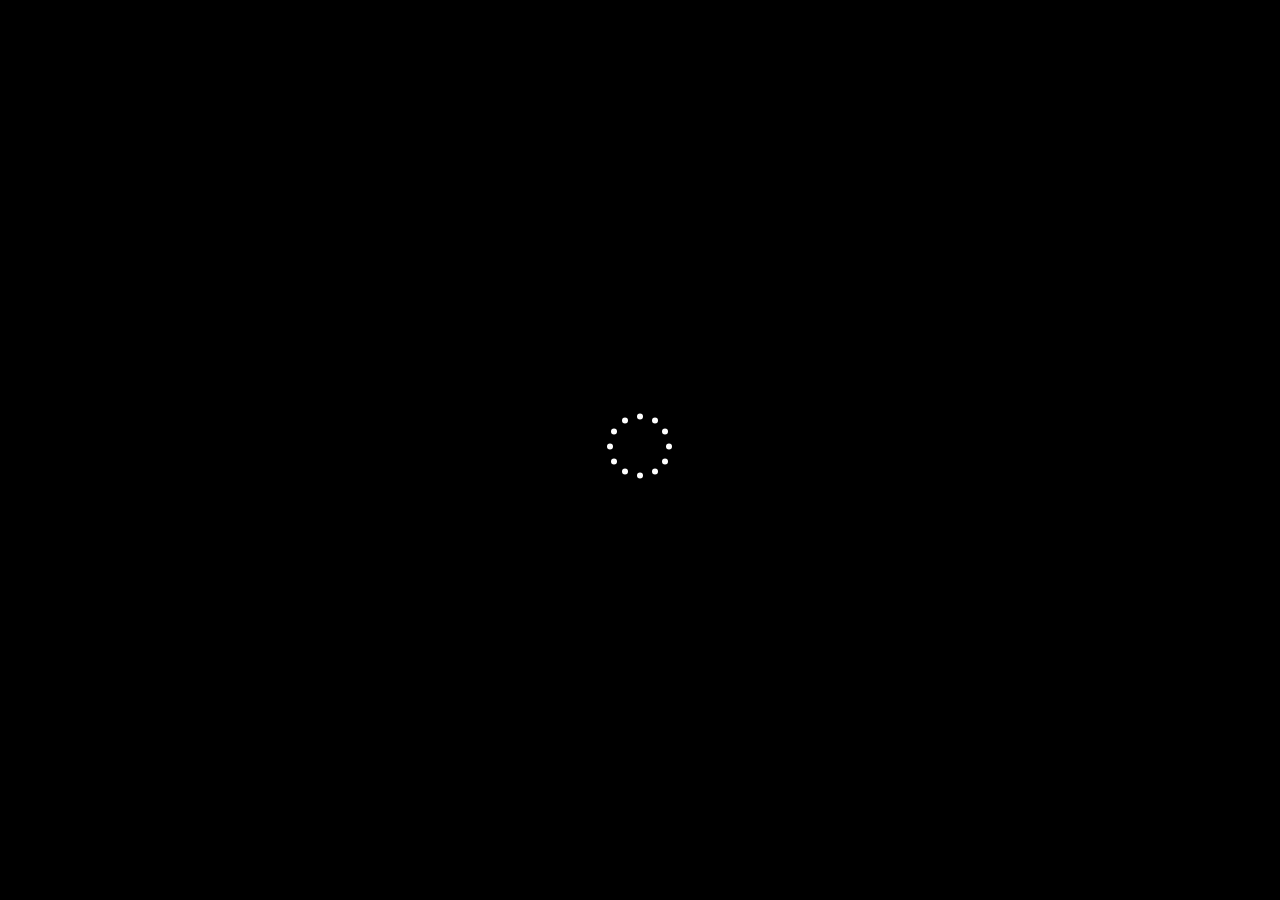
==== commit bc267e2a: "add link to social icons 'instagram and telegram'" ====
--- a/zpLearn/index.html
+++ b/zpLearn/index.html
@@ -252,8 +252,9 @@
             <div class="col-6">
               <div class="social-icon">
                 <ul>
-                  <li><a href="#"><span class="icon-instagram"></span></a></li>
-                  <li><a href="#"><span class="icon-telegram"></span></a></li>
+                  <li><a href="
+gram.com/slimodan"><span class="icon-instagram"></span></a></li>
+                  <li><a href="t.me/slimodan"><span class="icon-telegram"></span></a></li>
                   <li><a href="#"><span class="icon-youtube"></span></a></li>
                   <li><a href="#"><span class="icon-facebook"></span></a></li>
                 </ul>
@@ -353,8 +354,8 @@
               <div class="social-icon social-icon2" id="socialScroll">
                <p >مشترک شوید</p>
                <ul>
-                 <li><a href="#"><span class="icon-instagram"></span></a></li>
-                 <li><a href="#"><span class="icon-telegram"></span></a></li>
+                 <li><a href="instagram.com/slimodan"><span class="icon-instagram"></span></a></li>
+                  <li><a href="t.me/slimodan"><span class="icon-telegram"></span></a></li>
                  <li><a href="#"><span class="icon-youtube"></span></a></li>
                  <li><a href="#"><span class="icon-facebook"></span></a></li>
                </ul>
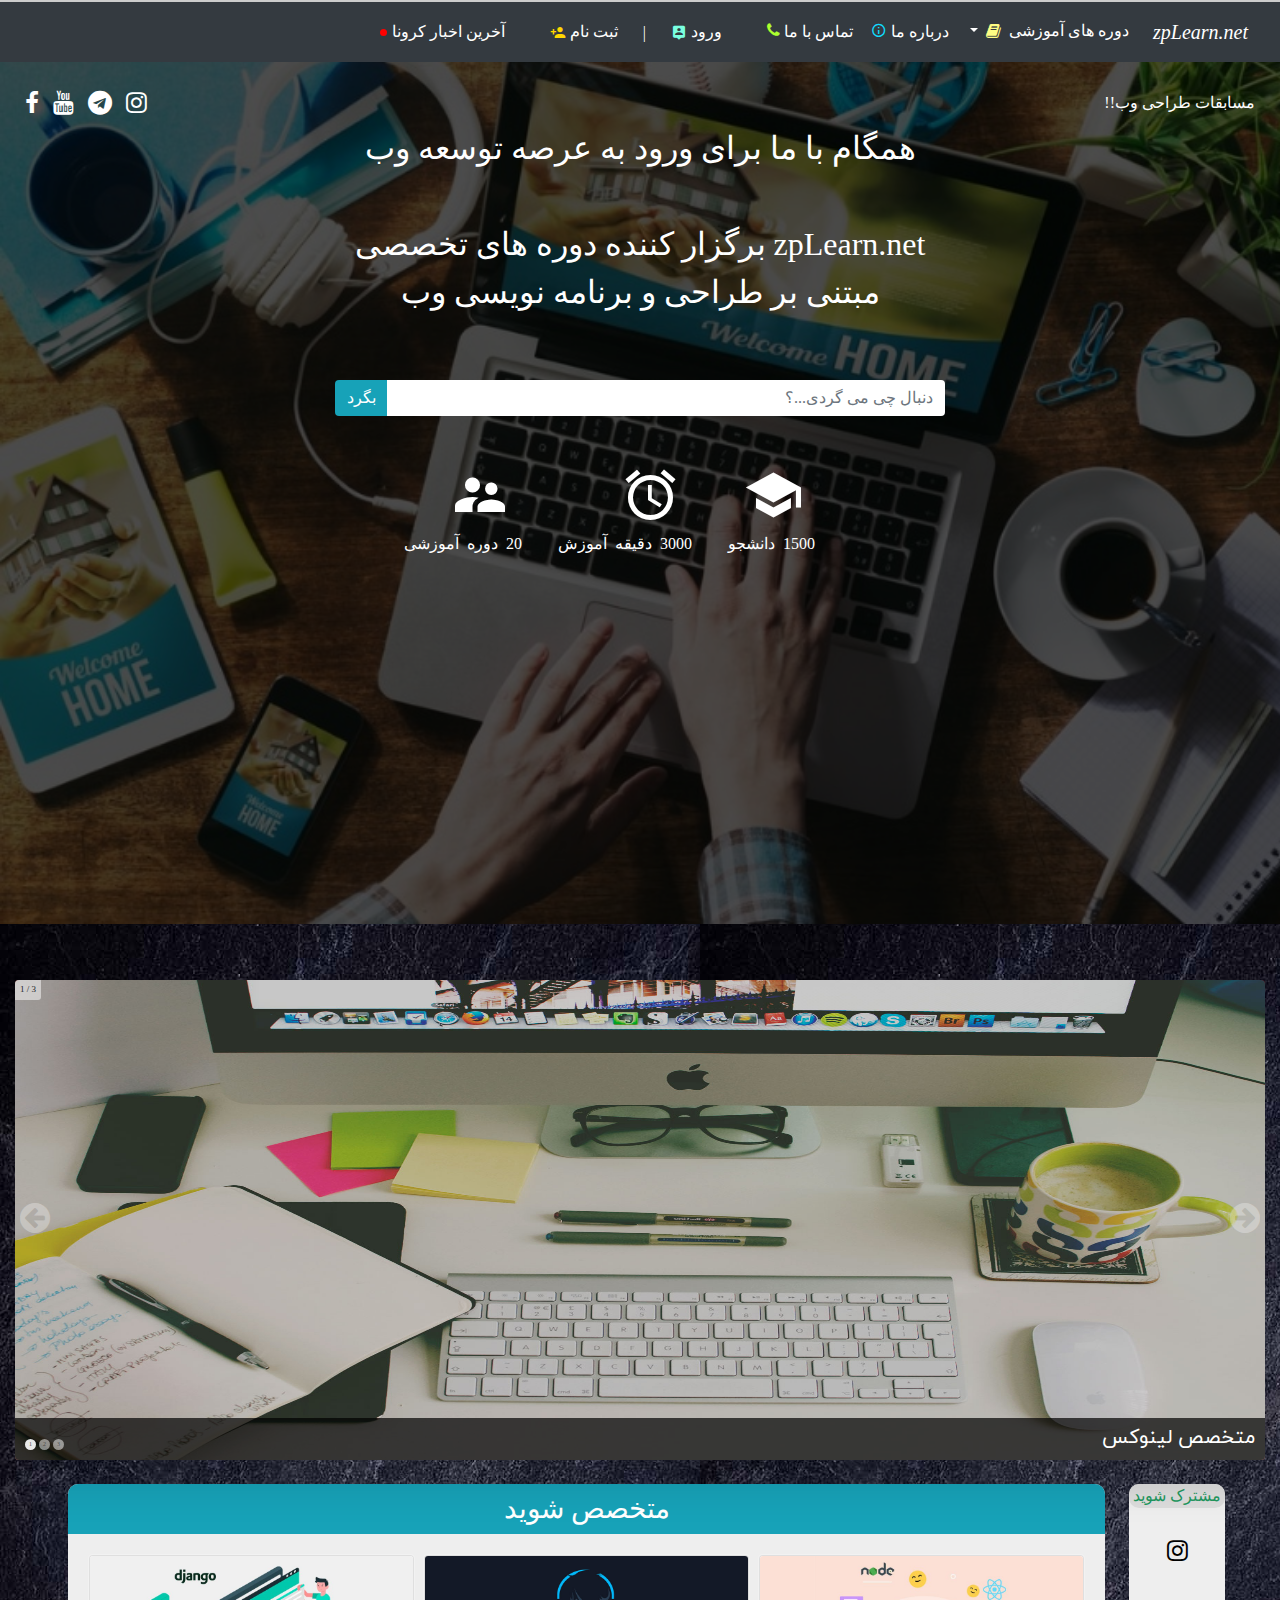
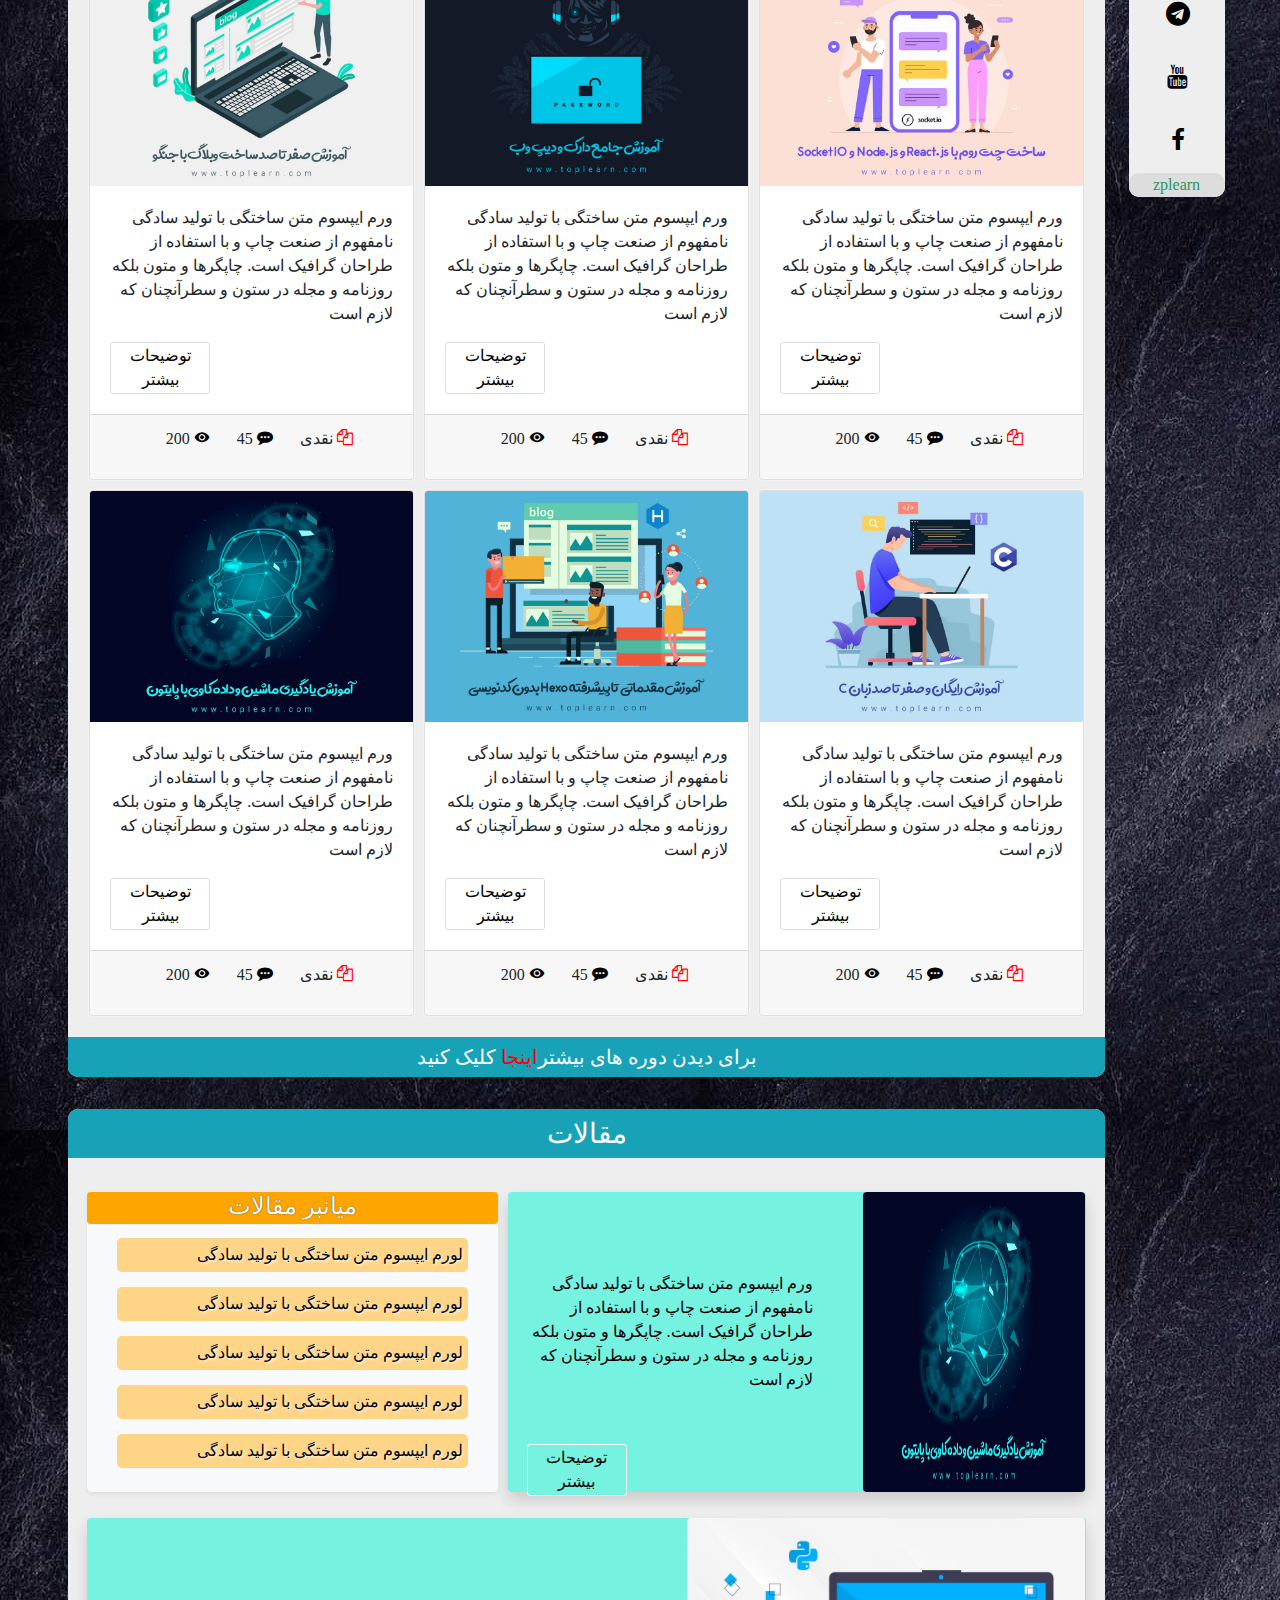
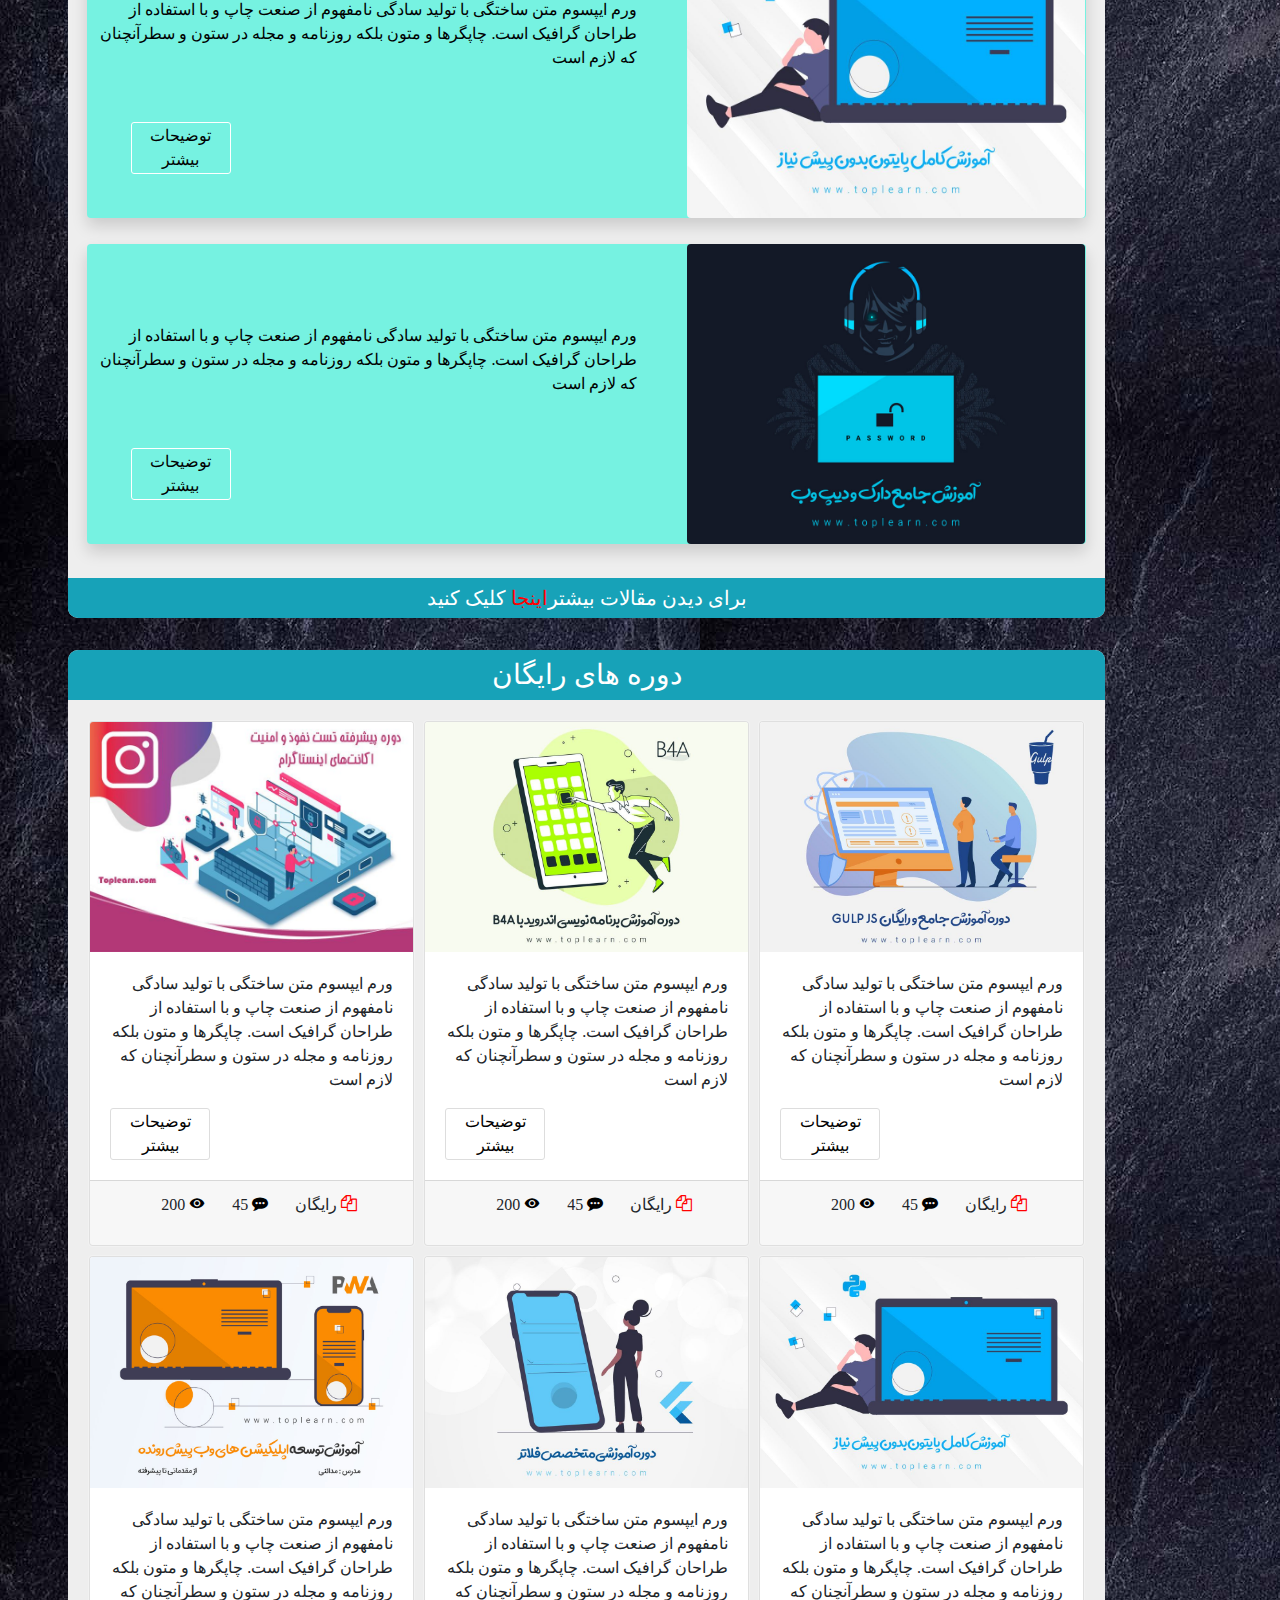
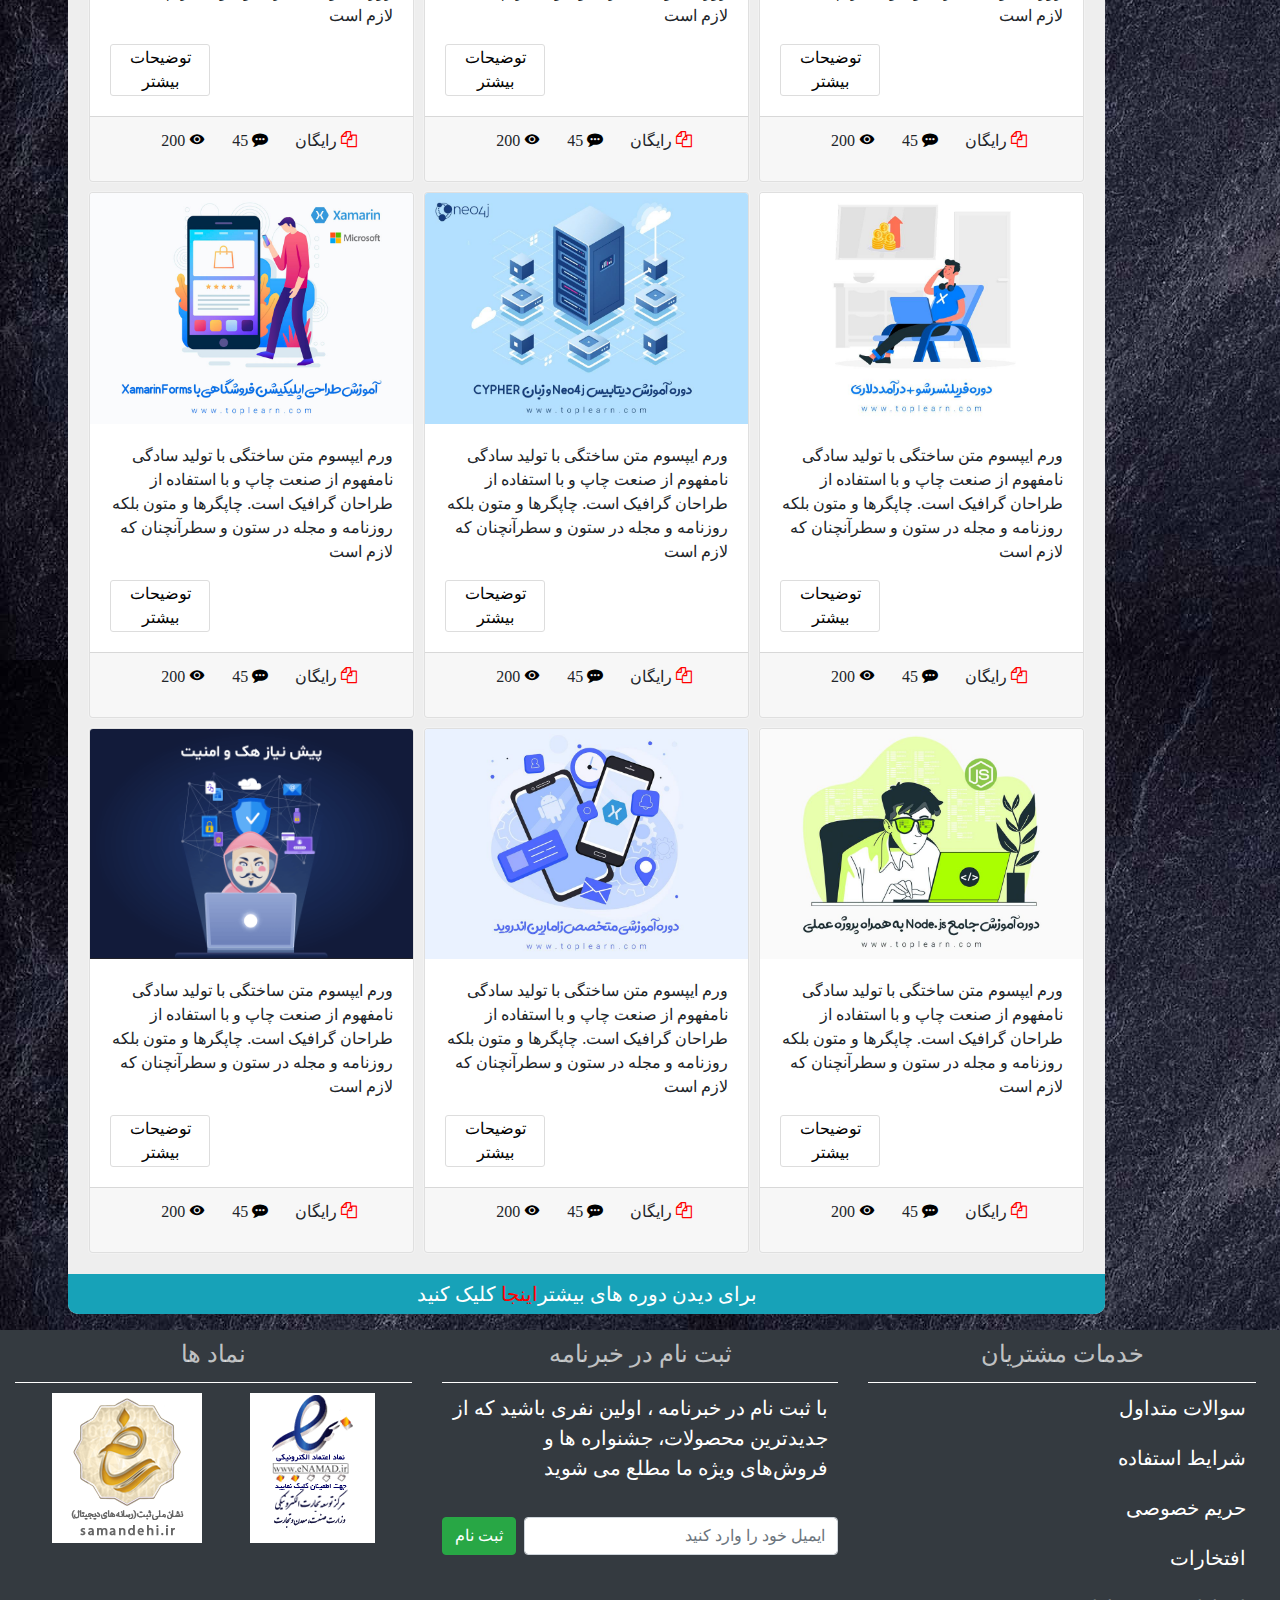
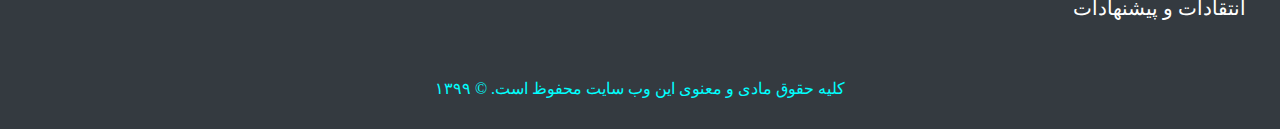
==== commit 1d97a214: "add login and registery page and some edit!" ====
--- a/zpLearn/index.html
+++ b/zpLearn/index.html
@@ -184,6 +184,15 @@
                     </li>
                   </ul>
                 </div>
+                <!-- corona virus -->
+                <ul class="navbar-nav">
+                  <li class="nav-item custom-icon-nav btnNav">
+                    <a href="https://sid.ir/152" target="_blank" class="nav-link btn " style="min-width: 60px;">
+                        آخرین اخبار کرونا&nbsp;&nbsp;
+                        <span class="corona"></span>
+                    </a>
+                  </li>
+                </ul>
             </div>
         </nav>
       <!-- navigation for small client -->
@@ -252,9 +261,8 @@
             <div class="col-6">
               <div class="social-icon">
                 <ul>
-                  <li><a href="
-gram.com/slimodan"><span class="icon-instagram"></span></a></li>
-                  <li><a href="t.me/slimodan"><span class="icon-telegram"></span></a></li>
+                  <li><a href="https://www.instagram.com/slimodan"><span class="icon-instagram"></span></a></li>
+                  <li><a href="https://t.me/slimodan"><span class="icon-telegram"></span></a></li>
                   <li><a href="#"><span class="icon-youtube"></span></a></li>
                   <li><a href="#"><span class="icon-facebook"></span></a></li>
                 </ul>
@@ -354,8 +362,8 @@
               <div class="social-icon social-icon2" id="socialScroll">
                <p >مشترک شوید</p>
                <ul>
-                 <li><a href="instagram.com/slimodan"><span class="icon-instagram"></span></a></li>
-                  <li><a href="t.me/slimodan"><span class="icon-telegram"></span></a></li>
+                 <li><a href="https://www.instagram.com/slimodan"><span class="icon-instagram"></span></a></li>
+                 <li><a href="https://t.me/slimodan"><span class="icon-telegram"></span></a></li>
                  <li><a href="#"><span class="icon-youtube"></span></a></li>
                  <li><a href="#"><span class="icon-facebook"></span></a></li>
                </ul>
@@ -648,7 +656,7 @@
                       </div>
                       <div class="row rowBtn-for-more">
                         <div class="col-12 bg-info" style="border-bottom-left-radius: 10px;border-bottom-right-radius: 10px">
-                          <h3 class="text-center pt-2 text-white" style="font-size:20px">برای دیدن مقالات بیشتر<a href="#" class="more" style="color:red">اینجا</a> کلیک کنید</h3>
+                          <h3 class="text-center pt-2 text-white" style="font-size:20px">برای دیدن مقالات بیشتر<a href="articles.html" class="more" style="color:red">اینجا</a> کلیک کنید</h3>
                         </div>
                       </div>
                   </div>
--- a/zpLearn/css/custom-style.css
+++ b/zpLearn/css/custom-style.css
@@ -1,11 +1,8 @@
 @font-face {
-  font-family: bNazanin,
-  src : url("../fonts/B-NAZANIN.TTF") format('true type')
-}
-@font-face {
-  font-family: iranYekan,
-  src: url ("../fonts/iranyekanwebregular.ttf")format('true type')
-}
+  font-family: IRANSans-Black,
+  src : url("../fonts/IRANSans-Black.ttf") format('true type')
+}
+
 *{
   padding: 0;
   margin: 0;
@@ -15,7 +12,7 @@
 body{
   background: #000;
   overflow-x: hidden;
-  font-family: bNazanin;
+  font-family: IRANSans-Black;
   user-select: none;
   z-index: -2;
 }
@@ -28,6 +25,29 @@
 }
 ul{
   list-style-type: none;
+}
+/* for corona #COVID_19 */
+span.corona{
+    width: 7px;
+    height: 7px;
+    border-radius: 50%;
+    background-color: red;
+    padding: 0;
+    position: absolute;
+    top: 45%;
+    margin-right: -3px;
+    animation: _danger 1s ease-in-out infinite;
+}
+@keyframes _danger{
+  0%{
+    opacity: 1;
+  }
+  50%{
+    opacity: .5;
+  }
+  100%{
+    opacity: 0;
+  }
 }
 /* loader */
 div#loader{
@@ -272,12 +292,12 @@
   border-right: 8px solid #343a40;
   border-bottom: 15px solid yellow;
   position: absolute;
-  right: 18.9%;
+  right: 17.9%;
   top: -4%;
 }
 @media screen and (max-width:992px) {
   .corner{
-    right: 28.9% !important
+    right: 27.9% !important
   }
 }
 .custom-navigation li div.dropdown-menu{
@@ -377,7 +397,7 @@
   background-image: url('../images/sliderThree.jpg');
   background-size: cover;
   background-repeat: no-repeat;
-  height: 100vh;
+  min-height: 100vh;
   position: relative;
 }
 .cover{
@@ -386,7 +406,7 @@
   right: 0;
   background: rgba(0, 0, 0, 0.7);
   width: 100%;
-  height: 100vh;
+  min-height: 100%;
 }
 .topSlide-title p{
   margin-top: 100px;
@@ -618,7 +638,12 @@
   background: #ffcc6dd1;
   border-radius: 5px;
   text-shadow: 1px 1px 3px #fff;
-  transition: 0.3s linear
+  transition: 0.3s linear;
+}
+@media screen and (max-width:450px){
+  .aside-list ul li a{
+    font-size: 13px !important;
+  }
 }
 .aside-list ul li:hover a{
   transform: translateX(-10px);
@@ -695,6 +720,7 @@
 .subRes input[type="submit"]{
   width: 200px;
   display: flex;
+  justify-content: center;
   padding: 10px;
   border-radius: 5px;
   transition: 0.3s linear;
@@ -724,6 +750,7 @@
 .loginFrom input{
   width: 200px;
   display: flex;
+  justify-content: center;
   padding: 10px;
   border-radius: 5px;
   transition: 0.3s linear;
